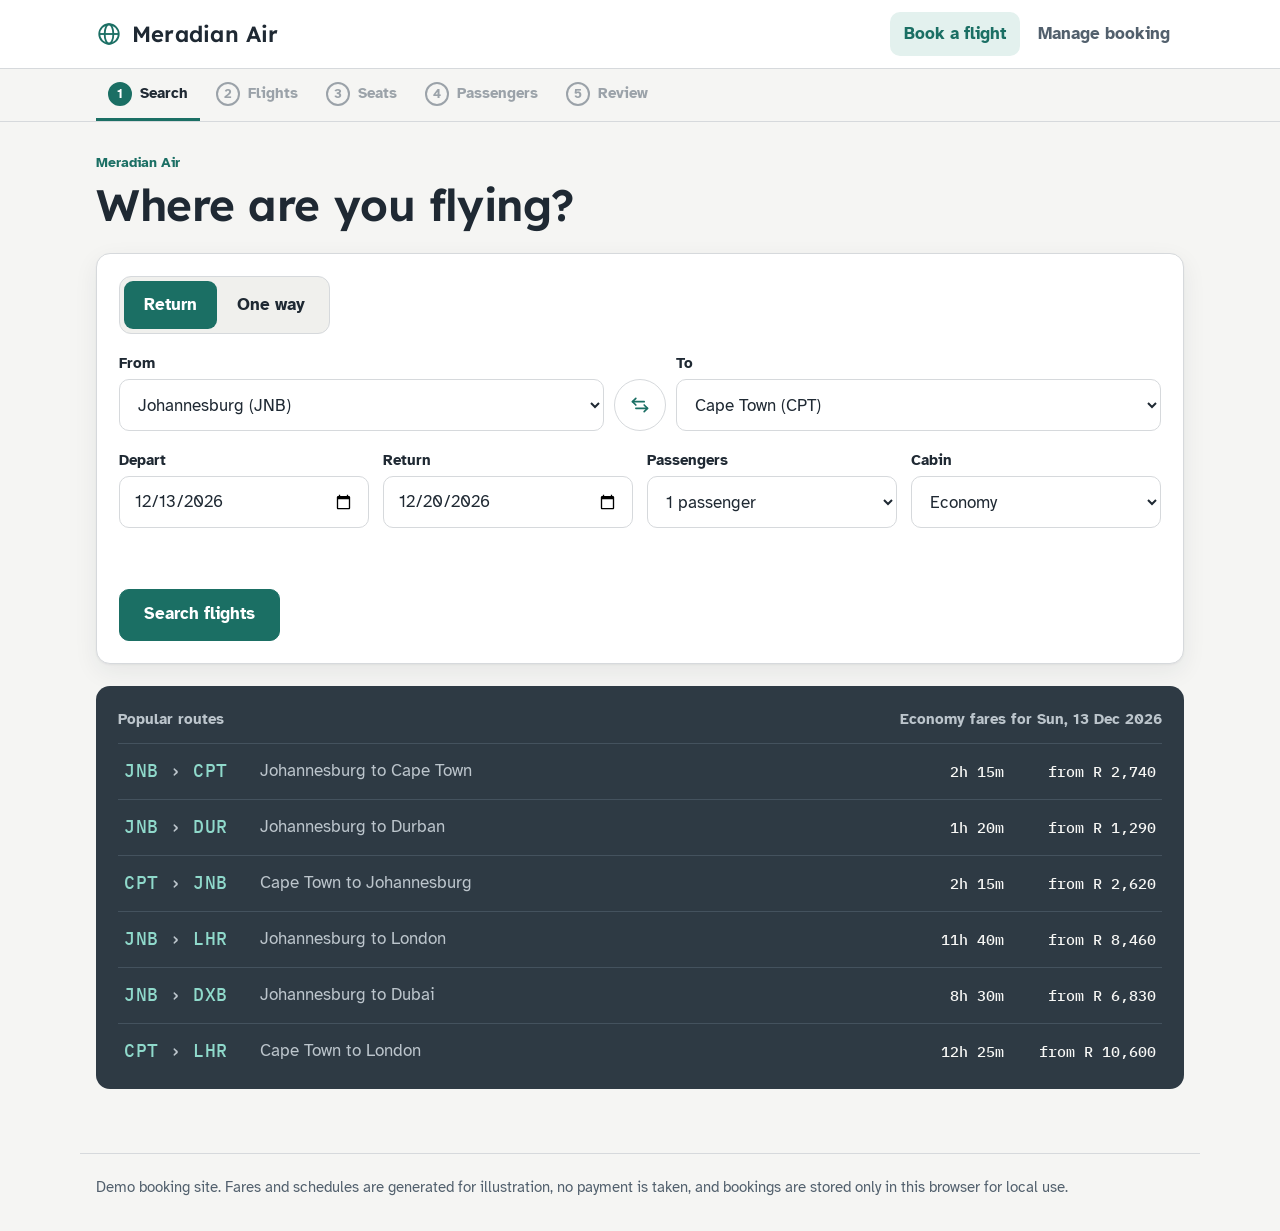
==== index.html @ 9bd87709 "Add files via upload" ====
<!doctype html>
<html lang="en">
<head>
<meta charset="utf-8">
<meta name="viewport" content="width=device-width, initial-scale=1">
<title>Meridian Air</title>
<meta name="claude:viewport-fit-sides" content="cover">
<link rel="preconnect" href="https://fonts.googleapis.com">
<link rel="preconnect" href="https://fonts.gstatic.com" crossorigin>
<link rel="stylesheet" href="https://fonts.googleapis.com/css2?family=Atkinson+Hyperlegible:wght@400;700&family=IBM+Plex+Mono:wght@500&family=Lexend:wght@500;600&display=swap">
<link rel="stylesheet" href="style.css">
</head>
<body>

<header class="topbar">
  <div class="wrap">
    <div class="brand">
      <svg viewBox="0 0 24 24" width="26" height="26" fill="none" stroke="currentColor" stroke-width="1.7" aria-hidden="true"><circle cx="12" cy="12" r="9"/><ellipse cx="12" cy="12" rx="4" ry="9"/><path d="M3 12h18"/></svg>
      Meradian Air
    </div>
    <nav class="nav" aria-label="Main">
      <button type="button" id="nav-book" data-action="nav" data-view="search">Book a flight</button>
      <button type="button" id="nav-manage" data-action="nav" data-view="manage">Manage booking</button>
    </nav>
  </div>
</header>

<nav class="stepper" id="stepper" aria-label="Booking progress">
  <div class="wrap">
    <ol class="steps"></ol>
  </div>
</nav>

<div class="wrap">
  <div class="layout" id="layout">
    <main id="app"></main>
    <aside id="summary" aria-label="Trip summary"></aside>
  </div>
</div>

<footer class="wrap foot">
  Demo booking site. Fares and schedules are generated for illustration, no payment is taken, and bookings are stored only in this browser for local use.
</footer>

<script src="script.js"></script>
</body>
</html>
---- style.css ----
/* Layout: a light, airy page with soft stone neutrals and one calm teal accent.
   Larger type (Atkinson Hyperlegible), generous spacing and 52px controls keep it easy for every age.
   A slate "departures board" is the only dark surface. */
:root {
  --bg: #f5f5f3;
  --surface: #ffffff;
  --surface-2: #f0f0ed;
  --ink: #1f2933;
  --muted: #52606d;
  --line: #d6d9dc;
  --accent: #1b6f64;
  --accent-ink: #ffffff;
  --accent-soft: #e3f1ee;
  --board: #2e3a44;
  --board-ink: #f7f7f5;
  --board-dim: #bcc5cc;
  --board-line: #44525e;
  --on-board: #8fd9cb;
  --fee: #c98f1a;
  --focus: #1d4ed8;
  --good: #1b7a4c;
  --bad: #b3261e;
  --seat: #ffffff;
  --seat-biz: #e3ecf1;
  --seat-taken: #e4e6e8;
  --radius: 14px;
  --radius-sm: 10px;
  --shadow: 0 1px 2px rgba(31, 41, 51, 0.05), 0 8px 24px rgba(31, 41, 51, 0.07);
  --font-display: "Lexend", "Atkinson Hyperlegible", system-ui, -apple-system, "Segoe UI", sans-serif;
  --font-body: "Atkinson Hyperlegible", system-ui, -apple-system, "Segoe UI", Roboto, sans-serif;
  --font-mono: "IBM Plex Mono", ui-monospace, Menlo, Consolas, monospace;
  color-scheme: light;
}

@media (prefers-color-scheme: dark) {
  :root:not([data-theme="light"]) {
    --bg: #181c20;
    --surface: #222830;
    --surface-2: #2a3139;
    --ink: #eceff1;
    --muted: #aab5bf;
    --line: #3b4651;
    --accent: #5cc4b1;
    --accent-ink: #0b1f1b;
    --accent-soft: #1f3a37;
    --board: #12161a;
    --board-ink: #f1f3f4;
    --board-dim: #aab5bf;
    --board-line: #2b343c;
    --on-board: #7fd6c5;
    --fee: #e0b04f;
    --focus: #8ab6ff;
    --good: #5ad39b;
    --bad: #ff8a8a;
    --seat: #2a3139;
    --seat-biz: #26414a;
    --seat-taken: #1f252b;
    --shadow: 0 1px 2px rgba(0, 0, 0, 0.3), 0 8px 24px rgba(0, 0, 0, 0.35);
    color-scheme: dark;
  }
}

:root[data-theme="dark"] {
  --bg: #181c20;
  --surface: #222830;
  --surface-2: #2a3139;
  --ink: #eceff1;
  --muted: #aab5bf;
  --line: #3b4651;
  --accent: #5cc4b1;
  --accent-ink: #0b1f1b;
  --accent-soft: #1f3a37;
  --board: #12161a;
  --board-ink: #f1f3f4;
  --board-dim: #aab5bf;
  --board-line: #2b343c;
  --on-board: #7fd6c5;
  --fee: #e0b04f;
  --focus: #8ab6ff;
  --good: #5ad39b;
  --bad: #ff8a8a;
  --seat: #2a3139;
  --seat-biz: #26414a;
  --seat-taken: #1f252b;
  --shadow: 0 1px 2px rgba(0, 0, 0, 0.3), 0 8px 24px rgba(0, 0, 0, 0.35);
  color-scheme: dark;
}

*,
*::before,
*::after {
  box-sizing: border-box;
}

html {
  -webkit-text-size-adjust: 100%;
}

body {
  margin: 0;
  background: var(--bg);
  color: var(--ink);
  font: 17px/1.55 var(--font-body);
}

[hidden] {
  display: none !important;
}

h1,
h2,
h3,
p,
dl,
dd {
  margin: 0;
}

button,
input,
select {
  font: inherit;
  color: inherit;
}

button {
  cursor: pointer;
}

:focus-visible {
  outline: 3px solid var(--focus);
  outline-offset: 2px;
}

.wrap {
  width: 100%;
  max-width: 1120px;
  margin: 0 auto;
  padding-left: max(16px, env(safe-area-inset-left, 0px));
  padding-right: max(16px, env(safe-area-inset-right, 0px));
}

/* ---------- Top bar ---------- */
.topbar {
  background: var(--surface);
  border-bottom: 1px solid var(--line);
}

.topbar .wrap {
  display: flex;
  flex-wrap: wrap;
  align-items: center;
  justify-content: space-between;
  gap: 8px 16px;
  padding-block: 12px;
}

.brand {
  display: flex;
  align-items: center;
  gap: 10px;
  font: 600 22px/1 var(--font-display);
  letter-spacing: 0.01em;
}

.brand svg {
  color: var(--accent);
}

.nav {
  display: flex;
  flex-wrap: wrap;
  gap: 4px;
}

.nav button {
  background: none;
  border: 0;
  border-radius: var(--radius-sm);
  min-height: 44px;
  padding: 0 14px;
  color: var(--muted);
  font-weight: 700;
}

.nav button:hover {
  background: var(--surface-2);
  color: var(--ink);
}

.nav button[aria-current="page"] {
  color: var(--accent);
  background: var(--accent-soft);
}

/* ---------- Stepper ---------- */
.stepper {
  border-bottom: 1px solid var(--line);
}

.steps {
  display: flex;
  gap: 4px;
  list-style: none;
  margin: 0;
  padding: 0;
  overflow-x: auto;
}

.step {
  display: flex;
  align-items: center;
  gap: 8px;
  min-height: 52px;
  background: none;
  border: 0;
  border-bottom: 3px solid transparent;
  padding: 0 12px;
  color: var(--muted);
  font-weight: 700;
  font-size: 15px;
  white-space: nowrap;
}

.step .n {
  display: grid;
  place-items: center;
  width: 24px;
  height: 24px;
  border-radius: 50%;
  border: 2px solid currentColor;
  font-size: 13px;
}

.step[aria-current="step"] {
  color: var(--ink);
  border-bottom-color: var(--accent);
}

.step[aria-current="step"] .n {
  background: var(--accent);
  border-color: var(--accent);
  color: var(--accent-ink);
}

.step:disabled {
  opacity: 0.55;
  cursor: default;
}

/* ---------- Layout ---------- */
.layout {
  display: grid;
  grid-template-columns: minmax(0, 1fr);
  gap: 28px;
  padding-block: 32px 64px;
}

.layout.with-aside {
  grid-template-columns: minmax(0, 1fr) 350px;
  align-items: start;
}

#summary {
  position: sticky;
  top: 16px;
}

@media (max-width: 900px) {
  .layout.with-aside {
    grid-template-columns: minmax(0, 1fr);
  }

  #summary {
    position: static;
  }
}

.view {
  display: grid;
  gap: 22px;
  min-width: 0;
}

.eyebrow {
  font-weight: 700;
  font-size: 14px;
  line-height: 1.3;
  color: var(--accent);
}

h1 {
  font: 600 clamp(30px, 5vw, 44px) / 1.15 var(--font-display);
  letter-spacing: -0.01em;
  text-wrap: balance;
}

h2 {
  font: 600 22px/1.2 var(--font-display);
}

h3 {
  font-size: 18px;
  font-weight: 700;
}

.page-head {
  display: grid;
  gap: 8px;
}

.sub {
  color: var(--muted);
}

.panel {
  background: var(--surface);
  border: 1px solid var(--line);
  border-radius: var(--radius);
  padding: 22px;
  min-width: 0;
}

.panel.lift {
  box-shadow: var(--shadow);
}

/* ---------- Form controls ---------- */
.field {
  display: grid;
  gap: 7px;
  min-width: 0;
}

.field > span,
.legend {
  font-size: 15px;
  font-weight: 700;
  line-height: 1.2;
  color: var(--ink);
}

.field select,
.field input {
  width: 100%;
  height: 52px;
  padding: 0 14px;
  background: var(--surface);
  border: 1.5px solid var(--line);
  border-radius: var(--radius-sm);
  min-width: 0;
}

.field select:hover,
.field input:hover:not(:disabled) {
  border-color: var(--muted);
}

.field input:disabled {
  opacity: 0.55;
  background: var(--surface-2);
}

.field input[aria-invalid="true"] {
  border-color: var(--bad);
}

.field > .err {
  font: 700 15px/1.4 var(--font-body);
  color: var(--bad);
}

.form-error {
  color: var(--bad);
  font-weight: 700;
  min-height: 1.2em;
}

.search {
  display: grid;
  gap: 20px;
}

.route {
  display: grid;
  grid-template-columns: minmax(0, 1fr) auto minmax(0, 1fr);
  gap: 10px;
  align-items: end;
}

.swap {
  width: 52px;
  height: 52px;
  display: grid;
  place-items: center;
  background: var(--surface);
  border: 1.5px solid var(--line);
  border-radius: 50%;
  color: var(--accent);
}

.swap:hover {
  border-color: var(--accent);
  background: var(--accent-soft);
}

.options {
  display: grid;
  grid-template-columns: repeat(auto-fit, minmax(160px, 1fr));
  gap: 14px;
}

@media (max-width: 560px) {
  .route {
    grid-template-columns: minmax(0, 1fr);
  }

  .swap {
    justify-self: center;
    transform: rotate(90deg);
  }
}

.seg {
  display: inline-flex;
  border: 1.5px solid var(--line);
  border-radius: 12px;
  padding: 4px;
  background: var(--surface-2);
  width: fit-content;
}

.seg label {
  position: relative;
}

.seg input {
  position: absolute;
  opacity: 0;
  inset: 0;
  margin: 0;
}

.seg span {
  display: block;
  padding: 11px 20px;
  border-radius: 9px;
  font-weight: 700;
  cursor: pointer;
}

.seg input:checked + span {
  background: var(--accent);
  color: var(--accent-ink);
}

.seg input:focus-visible + span {
  outline: 3px solid var(--focus);
  outline-offset: 2px;
}

/* ---------- Buttons ---------- */
.btn {
  display: inline-flex;
  align-items: center;
  justify-content: center;
  gap: 8px;
  min-height: 52px;
  padding: 0 24px;
  border-radius: var(--radius-sm);
  border: 1.5px solid var(--line);
  background: var(--surface);
  font-weight: 700;
}

.btn:hover:not(:disabled) {
  border-color: var(--muted);
  background: var(--surface-2);
}

.btn.primary {
  background: var(--accent);
  border-color: var(--accent);
  color: var(--accent-ink);
}

.btn.primary:hover:not(:disabled) {
  background: var(--accent);
  filter: brightness(0.92);
}

.btn.danger {
  color: var(--bad);
  border-color: var(--bad);
}

.btn:disabled {
  opacity: 0.5;
  cursor: not-allowed;
}

.btn.small {
  min-height: 44px;
  padding: 0 18px;
  font-size: 16px;
}

.actions {
  display: flex;
  flex-wrap: wrap;
  gap: 12px;
  align-items: center;
}

.actions .spacer {
  flex: 1;
}

/* ---------- Departures board ---------- */
.board {
  background: var(--board);
  color: var(--board-ink);
  border-radius: var(--radius);
  padding: 22px 22px 10px;
}

.board-head {
  display: flex;
  flex-wrap: wrap;
  justify-content: space-between;
  gap: 4px 16px;
  padding-bottom: 12px;
  font-size: 15px;
  font-weight: 700;
  color: var(--board-dim);
}

.board-row {
  display: grid;
  grid-template-columns: 124px minmax(0, 1fr) 84px 140px;
  gap: 12px;
  align-items: center;
  width: 100%;
  min-height: 56px;
  padding: 12px 6px;
  background: none;
  border: 0;
  border-top: 1px solid var(--board-line);
  text-align: left;
  color: inherit;
}

.board-row:hover {
  background: var(--board-line);
}

.b-code {
  font: 500 18px/1 var(--font-mono);
  color: var(--on-board);
  letter-spacing: 0.03em;
}

.b-code i {
  font-style: normal;
  color: var(--board-dim);
}

.b-dur,
.b-price {
  font: 500 15px/1 var(--font-mono);
  text-align: right;
  font-variant-numeric: tabular-nums;
}

.b-name {
  color: var(--board-dim);
  min-width: 0;
}

@media (max-width: 640px) {
  .board-row {
    grid-template-columns: minmax(0, 1fr) auto;
    row-gap: 4px;
  }

  .b-name {
    grid-column: 1 / -1;
    grid-row: 2;
  }

  .b-dur {
    display: none;
  }
}

/* ---------- Flight results ---------- */
.toolbar {
  display: flex;
  flex-wrap: wrap;
  align-items: end;
  gap: 14px 24px;
}

.toolbar .field {
  min-width: 200px;
}

.check {
  display: flex;
  align-items: center;
  gap: 10px;
  min-height: 52px;
  font-weight: 700;
}

.check input {
  width: 22px;
  height: 22px;
  accent-color: var(--accent);
}

.flights {
  display: grid;
  gap: 14px;
}

.flight {
  display: grid;
  grid-template-columns: minmax(0, 1fr) auto;
  grid-template-areas:
    "times buy"
    "meta buy";
  gap: 12px 28px;
  align-items: center;
  background: var(--surface);
  border: 1px solid var(--line);
  border-radius: var(--radius);
  padding: 20px 22px;
}

.f-times {
  grid-area: times;
  display: grid;
  grid-template-columns: auto minmax(90px, 1fr) auto;
  gap: 18px;
  align-items: center;
}

.f-end {
  display: grid;
  gap: 4px;
}

.time {
  font: 500 28px/1 var(--font-mono);
  font-variant-numeric: tabular-nums;
}

.time sup {
  font-size: 13px;
  color: var(--bad);
  margin-left: 2px;
}

.iata {
  font: 500 14px/1 var(--font-mono);
  letter-spacing: 0.08em;
  color: var(--muted);
}

.f-track {
  display: grid;
  gap: 6px;
  text-align: center;
  font-size: 15px;
  color: var(--muted);
}

.f-track .line {
  height: 2px;
  background: var(--line);
  position: relative;
}

.f-track .line::after {
  content: "";
  position: absolute;
  right: 0;
  top: -4px;
  width: 10px;
  height: 10px;
  border-radius: 50%;
  background: var(--accent);
}

.f-meta {
  grid-area: meta;
  display: flex;
  flex-wrap: wrap;
  gap: 6px 14px;
  align-items: center;
  font-size: 15px;
  color: var(--muted);
}

.tag {
  display: inline-block;
  padding: 3px 12px;
  border-radius: 99px;
  font-size: 14px;
  font-weight: 700;
  line-height: 1.4;
  background: var(--accent-soft);
  color: var(--accent);
}

.f-buy {
  grid-area: buy;
  display: grid;
  gap: 10px;
  justify-items: end;
}

.price {
  display: grid;
  justify-items: end;
}

.price b {
  font: 500 24px/1.1 var(--font-mono);
  font-variant-numeric: tabular-nums;
}

.price span {
  font-size: 14px;
  color: var(--muted);
}

@media (max-width: 640px) {
  .flight {
    grid-template-columns: minmax(0, 1fr);
    grid-template-areas:
      "times"
      "meta"
      "buy";
  }

  .f-buy {
    grid-auto-flow: column;
    justify-content: space-between;
    align-items: center;
    justify-items: stretch;
  }

  .f-buy .price {
    justify-items: start;
  }
}

.empty {
  text-align: center;
  display: grid;
  gap: 14px;
  justify-items: center;
  padding: 40px 20px;
  color: var(--muted);
}

/* ---------- Summary aside ---------- */
.summary {
  display: grid;
  gap: 18px;
}

.s-leg {
  display: grid;
  gap: 2px;
  padding-bottom: 16px;
  border-bottom: 1px solid var(--line);
}

.s-route {
  font: 600 22px/1.2 var(--font-display);
}

.s-route i {
  font-style: normal;
  color: var(--accent);
}

.s-line {
  color: var(--muted);
  font-size: 15px;
}

.rows {
  display: grid;
  gap: 10px;
}

.rows > div {
  display: flex;
  justify-content: space-between;
  gap: 12px;
}

.rows dt {
  color: var(--muted);
}

.rows dd {
  font-family: var(--font-mono);
  font-variant-numeric: tabular-nums;
}

.rows .total {
  padding-top: 12px;
  border-top: 1px solid var(--line);
  font-weight: 700;
}

.rows .total dt {
  color: var(--ink);
}

.rows .total dd {
  font-size: 20px;
}

/* ---------- Seat selection ---------- */
.tabs {
  display: flex;
  flex-wrap: wrap;
  gap: 10px;
}

.chip {
  display: grid;
  gap: 2px;
  min-height: 56px;
  text-align: left;
  padding: 9px 16px;
  border: 1.5px solid var(--line);
  border-radius: 12px;
  background: var(--surface);
}

.chip small {
  font-size: 14px;
  font-weight: 700;
  line-height: 1.2;
  color: var(--muted);
}

.chip b {
  font: 500 16px/1.2 var(--font-mono);
}

.chip:hover {
  border-color: var(--muted);
}

.chip[aria-pressed="true"] {
  border-color: var(--accent);
  background: var(--accent-soft);
  box-shadow: inset 0 0 0 1px var(--accent);
}

.legend-row {
  display: flex;
  flex-wrap: wrap;
  gap: 8px 20px;
  font-size: 15px;
  color: var(--muted);
}

.legend-row span {
  display: inline-flex;
  align-items: center;
  gap: 8px;
}

.legend-row .sw {
  display: inline-block;
  width: 20px;
  height: 18px;
  border: 1.5px solid var(--line);
  border-radius: 5px 5px 3px 3px;
  background: var(--seat);
}

.sw.sel {
  background: var(--accent);
  border-color: var(--accent);
}

.sw.taken {
  background-color: var(--seat-taken);
  background-image: repeating-linear-gradient(135deg, var(--line) 0 2px, transparent 2px 5px);
}

.sw.fee {
  box-shadow: inset 0 -4px 0 var(--fee);
}

.fuselage {
  width: 100%;
  max-width: 420px;
  margin: 0 auto;
  padding: 48px 16px 30px;
  border: 2px solid var(--line);
  border-radius: 150px 150px 28px 28px / 116px 116px 28px 28px;
  background: var(--surface-2);
  display: grid;
  gap: 7px;
  justify-items: center;
}

.cabin-tag,
.exit-tag {
  font-size: 14px;
  font-weight: 700;
  line-height: 1;
  color: var(--muted);
  padding: 12px 0 6px;
}

.exit-tag {
  color: var(--bad);
  padding: 10px 0 2px;
}

.srow {
  display: grid;
  grid-template-columns: repeat(3, 42px) 34px repeat(3, 42px);
  gap: 7px;
  align-items: center;
}

.srow.biz {
  grid-template-columns: repeat(2, 58px) 34px repeat(2, 58px);
}

.rownum {
  text-align: center;
  font: 500 13px/1 var(--font-mono);
  color: var(--muted);
}

.seat {
  width: 100%;
  height: 40px;
  padding: 0;
  border: 1.5px solid var(--muted);
  border-radius: 8px 8px 4px 4px;
  background: var(--seat);
  color: var(--ink);
  font: 500 13px/1 var(--font-mono);
}

.seat.biz {
  height: 48px;
  background: var(--seat-biz);
}

.seat.fee {
  box-shadow: inset 0 -4px 0 var(--fee);
}

.seat:hover:not(:disabled):not([aria-disabled="true"]) {
  border-color: var(--accent);
  border-width: 2.5px;
}

.seat.taken {
  border-color: var(--line);
  background-color: var(--seat-taken);
  background-image: repeating-linear-gradient(135deg, var(--line) 0 2px, transparent 2px 6px);
  cursor: not-allowed;
}

.seat.off {
  opacity: 0.4;
  border-color: var(--line);
  cursor: not-allowed;
}

.seat.sel-me {
  background: var(--accent);
  border-color: var(--accent);
  color: var(--accent-ink);
  font-weight: 700;
  box-shadow: none;
}

.seat.sel-other {
  background: var(--board);
  border-color: var(--board);
  color: var(--board-ink);
  box-shadow: none;
  cursor: default;
}

/* ---------- Passenger form ---------- */
.p-block {
  display: grid;
  gap: 16px;
}

.grid-2 {
  display: grid;
  grid-template-columns: repeat(auto-fit, minmax(220px, 1fr));
  gap: 16px;
}

.note {
  font-size: 15px;
  color: var(--muted);
}

/* ---------- Review ---------- */
.review-legs {
  display: grid;
  gap: 22px;
}

.r-leg {
  display: grid;
  gap: 10px;
}

.table-wrap {
  overflow-x: auto;
}

table {
  width: 100%;
  border-collapse: collapse;
}

th,
td {
  text-align: left;
  padding: 10px 14px 10px 0;
  border-bottom: 1px solid var(--line);
  white-space: nowrap;
}

th {
  font-size: 14px;
  font-weight: 700;
  color: var(--muted);
}

td.mono {
  font-family: var(--font-mono);
}

/* ---------- Confirmation, boarding passes ---------- */
.confirm-head {
  background: var(--board);
  color: var(--board-ink);
  border-radius: var(--radius);
  padding: 28px;
  display: grid;
  gap: 12px;
}

.confirm-head .eyebrow {
  color: var(--on-board);
}

.confirm-head .btn {
  background: transparent;
  border-color: var(--board-dim);
  color: var(--board-ink);
}

.confirm-head .btn:hover:not(:disabled) {
  background: var(--board-line);
  border-color: var(--board-ink);
}

.confirm-head .btn.primary {
  background: var(--accent);
  border-color: var(--accent);
  color: var(--accent-ink);
}

.pnr {
  font: 500 clamp(36px, 8vw, 56px) / 1 var(--font-mono);
  letter-spacing: 0.16em;
  color: var(--on-board);
  user-select: all;
}

.pill {
  display: inline-block;
  width: fit-content;
  padding: 3px 12px;
  border-radius: 99px;
  font-size: 14px;
  font-weight: 700;
  line-height: 1.4;
  text-transform: capitalize;
  border: 1.5px solid currentColor;
}

.pill.ok {
  color: var(--good);
}

.pill.bad {
  color: var(--bad);
}

.passes {
  display: grid;
  gap: 18px;
}

.pass {
  display: grid;
  grid-template-columns: minmax(0, 1fr) 190px;
  background: var(--surface);
  border: 1px solid var(--line);
  border-radius: var(--radius);
  overflow: hidden;
}

.pass.void {
  opacity: 0.6;
}

.pass-main {
  display: grid;
  gap: 18px;
  padding: 0 0 20px;
  min-width: 0;
}

.pass-top {
  display: flex;
  justify-content: space-between;
  gap: 12px;
  padding: 12px 22px;
  background: var(--board);
  color: var(--board-ink);
  font-size: 15px;
  font-weight: 700;
}

.pass-route {
  display: flex;
  align-items: center;
  gap: 16px;
  padding: 0 22px;
}

.pass-route > div {
  display: grid;
  min-width: 0;
}

.pass-route .code {
  font: 600 clamp(36px, 8vw, 48px) / 1 var(--font-display);
  letter-spacing: 0.02em;
}

.pass-route span {
  font-size: 15px;
  color: var(--muted);
}

.pass-route svg {
  flex: none;
  color: var(--accent);
}

.pass-grid {
  display: grid;
  grid-template-columns: repeat(auto-fit, minmax(120px, 1fr));
  gap: 14px 18px;
  padding: 0 22px;
}

.pass-grid div {
  display: grid;
  gap: 2px;
  min-width: 0;
}

.pass-grid dt {
  font-size: 14px;
  font-weight: 700;
  line-height: 1.2;
  color: var(--muted);
}

.pass-grid dd {
  font: 500 16px/1.3 var(--font-mono);
  overflow-wrap: anywhere;
}

.pass-stub {
  display: grid;
  align-content: space-between;
  gap: 16px;
  padding: 20px;
  border-left: 2px dashed var(--line);
  background: var(--surface-2);
}

.stub-seat {
  display: grid;
  gap: 2px;
}

.stub-seat b {
  font: 600 46px/1 var(--font-display);
  color: var(--accent);
}

.stub-seat small,
.stub-pnr {
  font: 700 14px/1.2 var(--font-body);
  color: var(--muted);
}

.stub-pnr {
  font-family: var(--font-mono);
  font-weight: 500;
  letter-spacing: 0.12em;
}

.barcode {
  display: flex;
  align-items: stretch;
  height: 46px;
  overflow: hidden;
}

.barcode i {
  display: block;
  flex: none;
  background: var(--ink);
}

@media (max-width: 640px) {
  .pass {
    grid-template-columns: minmax(0, 1fr);
  }

  .pass-stub {
    border-left: 0;
    border-top: 2px dashed var(--line);
    grid-template-columns: auto 1fr;
    align-items: center;
  }
}

.booking-list {
  display: grid;
}

.booking-row {
  display: grid;
  grid-template-columns: 120px minmax(0, 1fr) auto auto;
  gap: 14px;
  align-items: center;
  padding: 14px 0;
  border-top: 1px solid var(--line);
}

.booking-row:first-child {
  border-top: 0;
}

.booking-row .mono {
  font-family: var(--font-mono);
  font-weight: 500;
}

@media (max-width: 640px) {
  .booking-row {
    grid-template-columns: minmax(0, 1fr) auto;
  }
}

.foot {
  border-top: 1px solid var(--line);
  padding-block: 22px 32px;
  color: var(--muted);
  font-size: 15px;
}

@media (prefers-reduced-motion: reduce) {
  * {
    transition: none !important;
    animation: none !important;
    scroll-behavior: auto !important;
  }
}
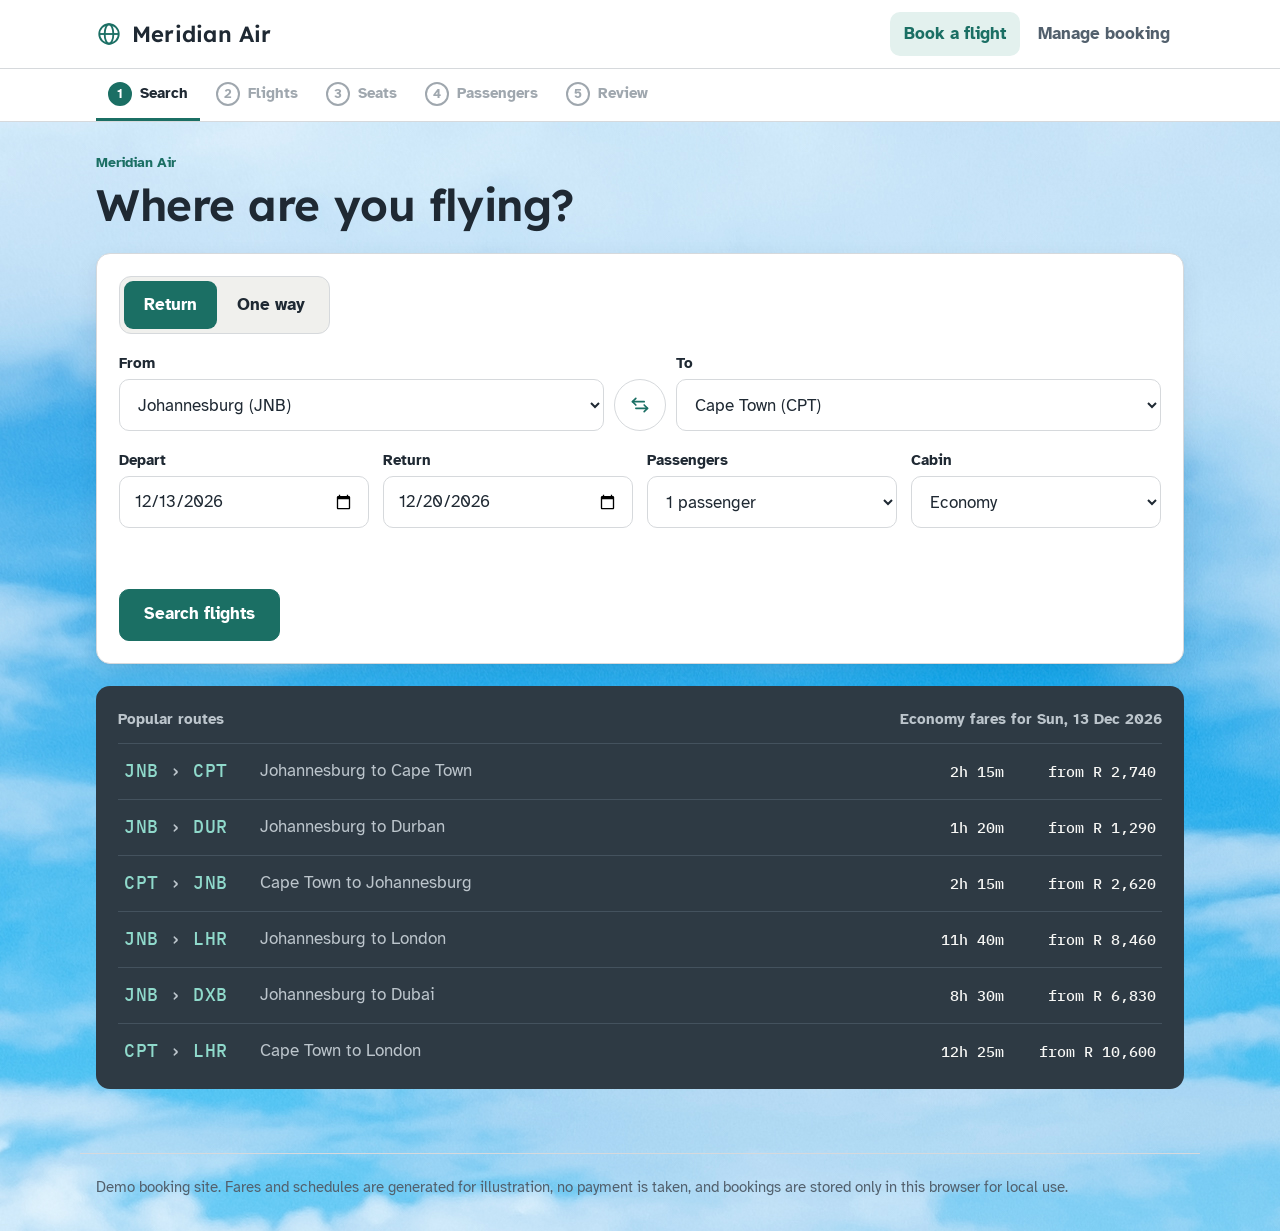
==== commit bdcb0f29: "Add files via upload" ====
--- a/index.html
+++ b/index.html
@@ -4,19 +4,19 @@
 <meta charset="utf-8">
 <meta name="viewport" content="width=device-width, initial-scale=1">
 <title>Meridian Air</title>
-<meta name="claude:viewport-fit-sides" content="cover">
+<meta name="viewport-fit-sides" content="cover">
 <link rel="preconnect" href="https://fonts.googleapis.com">
 <link rel="preconnect" href="https://fonts.gstatic.com" crossorigin>
 <link rel="stylesheet" href="https://fonts.googleapis.com/css2?family=Atkinson+Hyperlegible:wght@400;700&family=IBM+Plex+Mono:wght@500&family=Lexend:wght@500;600&display=swap">
 <link rel="stylesheet" href="style.css">
 </head>
-<body>
+<body background="background2.jpg">
 
 <header class="topbar">
   <div class="wrap">
     <div class="brand">
       <svg viewBox="0 0 24 24" width="26" height="26" fill="none" stroke="currentColor" stroke-width="1.7" aria-hidden="true"><circle cx="12" cy="12" r="9"/><ellipse cx="12" cy="12" rx="4" ry="9"/><path d="M3 12h18"/></svg>
-      Meradian Air
+      Meridian Air
     </div>
     <nav class="nav" aria-label="Main">
       <button type="button" id="nav-book" data-action="nav" data-view="search">Book a flight</button>
--- a/style.css
+++ b/style.css
@@ -23,6 +23,7 @@
   --seat: #ffffff;
   --seat-biz: #e3ecf1;
   --seat-taken: #e4e6e8;
+  --veil: linear-gradient(rgba(245, 245, 243, 0.5), rgba(245, 245, 243, 0.78));
   --radius: 14px;
   --radius-sm: 10px;
   --shadow: 0 1px 2px rgba(31, 41, 51, 0.05), 0 8px 24px rgba(31, 41, 51, 0.07);
@@ -55,6 +56,7 @@
     --seat: #2a3139;
     --seat-biz: #26414a;
     --seat-taken: #1f252b;
+    --veil: linear-gradient(rgba(24, 28, 32, 0.78), rgba(24, 28, 32, 0.88));
     --shadow: 0 1px 2px rgba(0, 0, 0, 0.3), 0 8px 24px rgba(0, 0, 0, 0.35);
     color-scheme: dark;
   }
@@ -82,6 +84,7 @@
   --seat: #2a3139;
   --seat-biz: #26414a;
   --seat-taken: #1f252b;
+  --veil: linear-gradient(rgba(24, 28, 32, 0.78), rgba(24, 28, 32, 0.88));
   --shadow: 0 1px 2px rgba(0, 0, 0, 0.3), 0 8px 24px rgba(0, 0, 0, 0.35);
   color-scheme: dark;
 }
@@ -98,10 +101,10 @@
 
 body {
   margin: 0;
-  background: var(--bg);
   color: var(--ink);
   font: 17px/1.55 var(--font-body);
 }
+
 
 [hidden] {
   display: none !important;
@@ -195,6 +198,7 @@
 
 /* ---------- Stepper ---------- */
 .stepper {
+  background: var(--surface);
   border-bottom: 1px solid var(--line);
 }
 
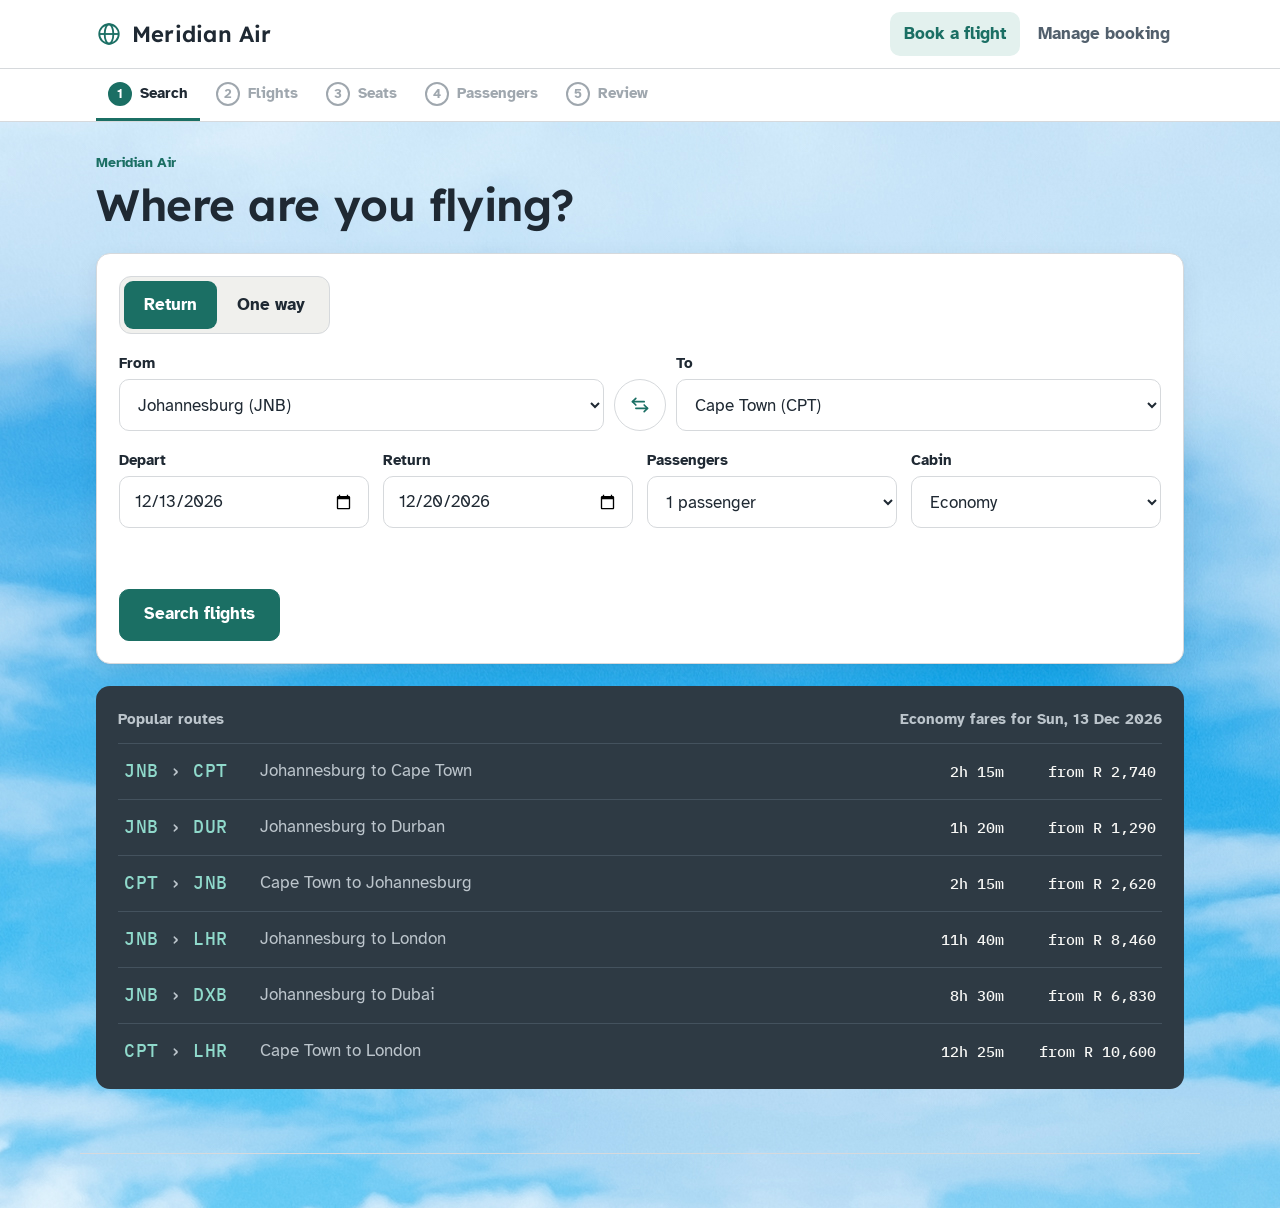
==== commit 79ddbb86: "Remove disclaimer from footer Removed the demo booking site disclaimer from the footer." ====
--- a/index.html
+++ b/index.html
@@ -39,7 +39,7 @@
 </div>
 
 <footer class="wrap foot">
-  Demo booking site. Fares and schedules are generated for illustration, no payment is taken, and bookings are stored only in this browser for local use.
+ 
 </footer>
 
 <script src="script.js"></script>
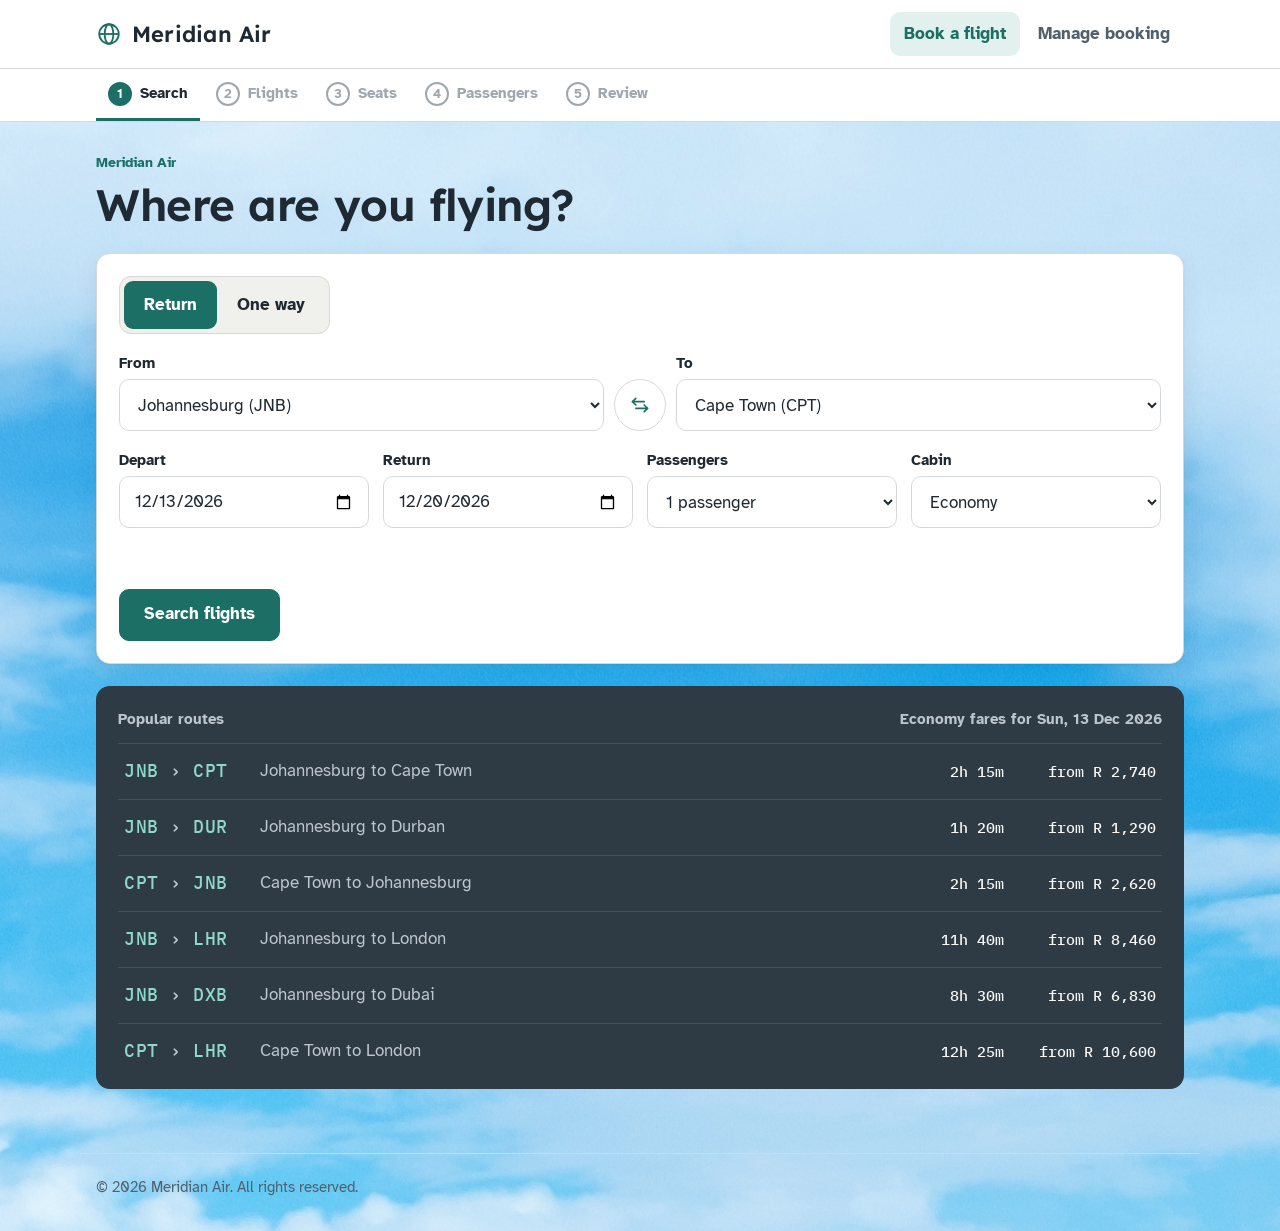
==== commit dbb1e490: "Update footer copyright year to 2026" ====
--- a/index.html
+++ b/index.html
@@ -39,7 +39,7 @@
 </div>
 
 <footer class="wrap foot">
- 
+   <p>© 2026 Meridian Air. All rights reserved.</p>
 </footer>
 
 <script src="script.js"></script>
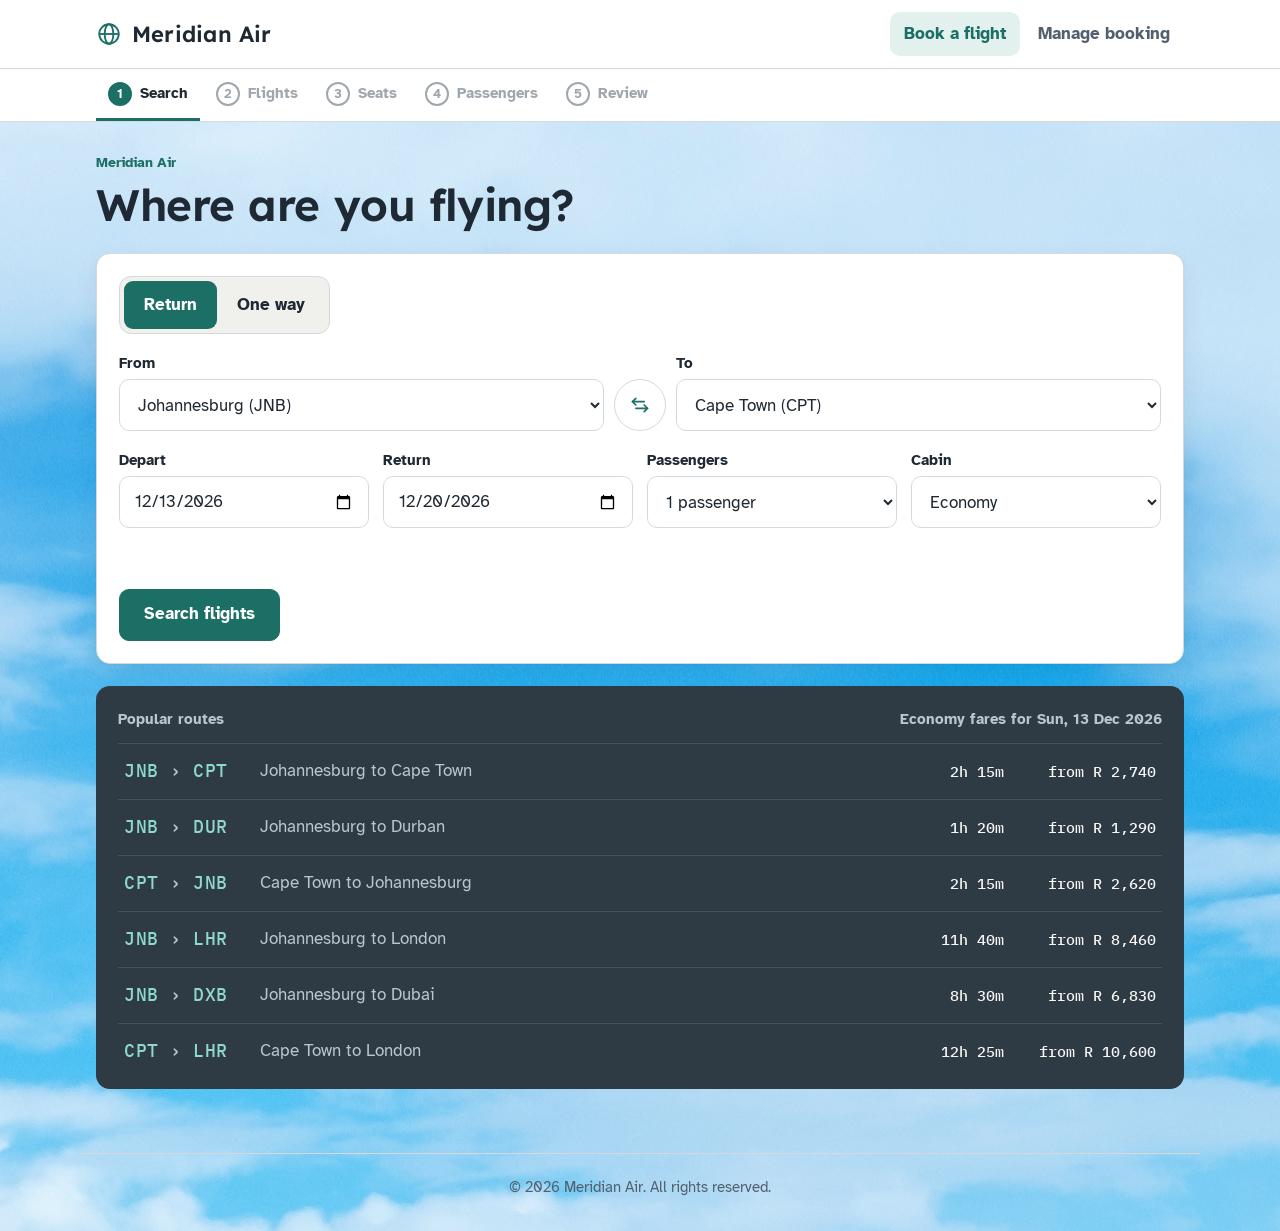
==== commit 6ffe8090: "Center footer content in index.html" ====
--- a/index.html
+++ b/index.html
@@ -39,7 +39,12 @@
 </div>
 
 <footer class="wrap foot">
-   <p>© 2026 Meridian Air. All rights reserved.</p>
+  
+  <center>
+     © 2026 Meridian Air. All rights reserved.
+  </center>
+  
+  
 </footer>
 
 <script src="script.js"></script>
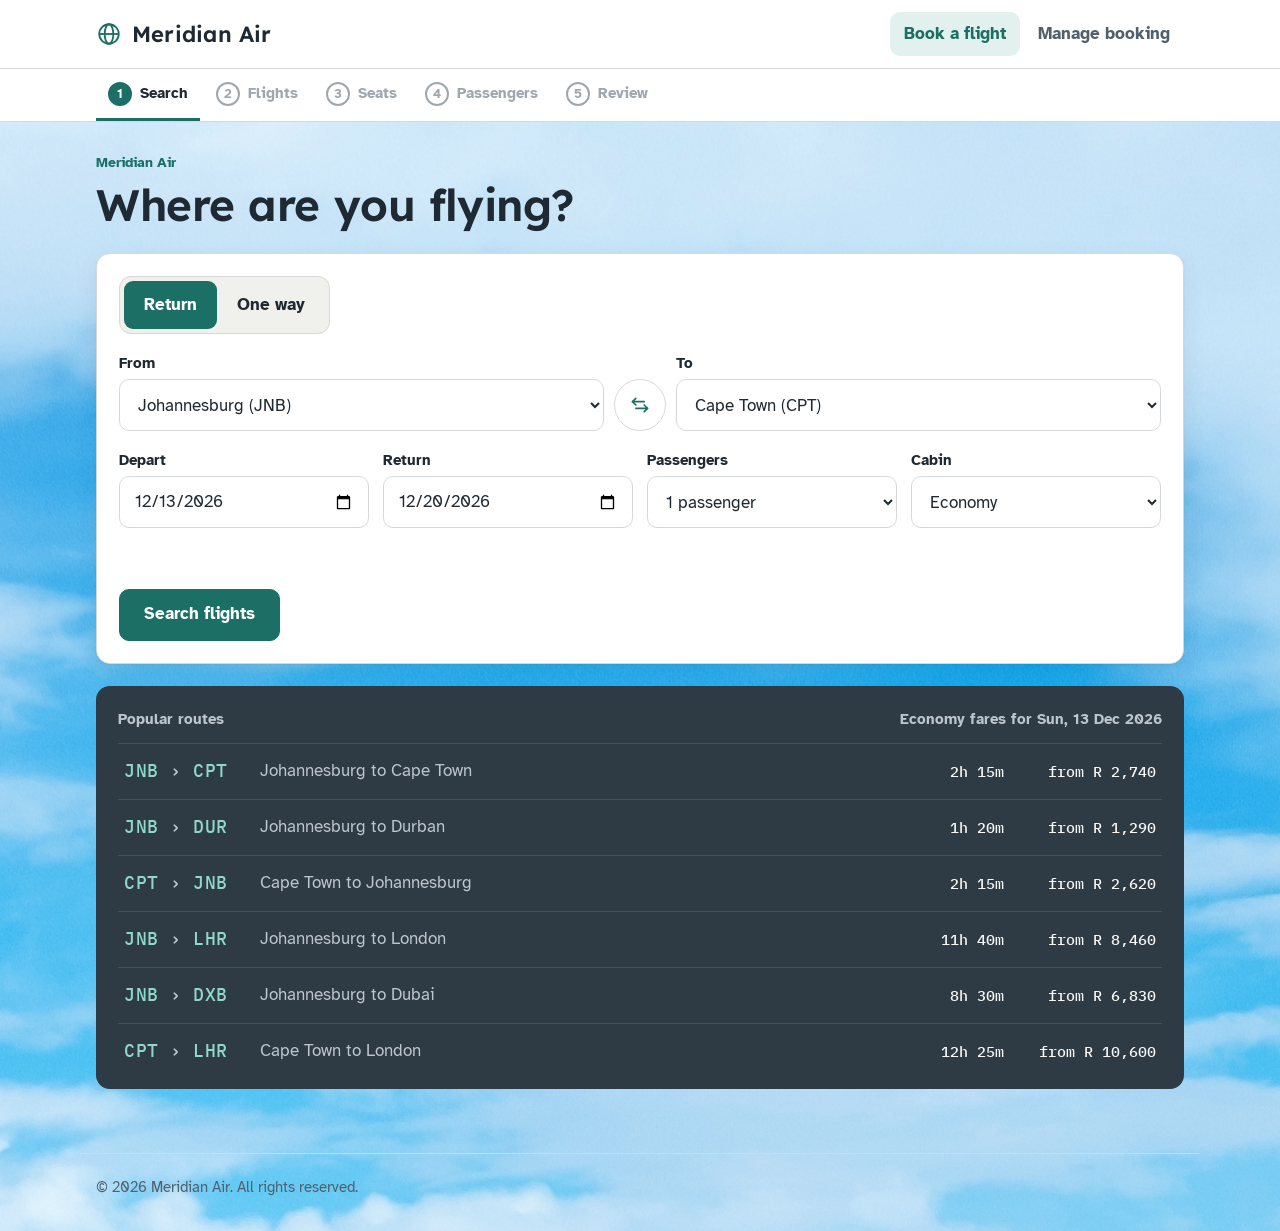
==== commit be1acde0: "Clean up footer by removing center tags Removed unnecessary center tags from footer." ====
--- a/index.html
+++ b/index.html
@@ -39,12 +39,9 @@
 </div>
 
 <footer class="wrap foot">
-  
-  <center>
+
      © 2026 Meridian Air. All rights reserved.
-  </center>
-  
-  
+
 </footer>
 
 <script src="script.js"></script>
